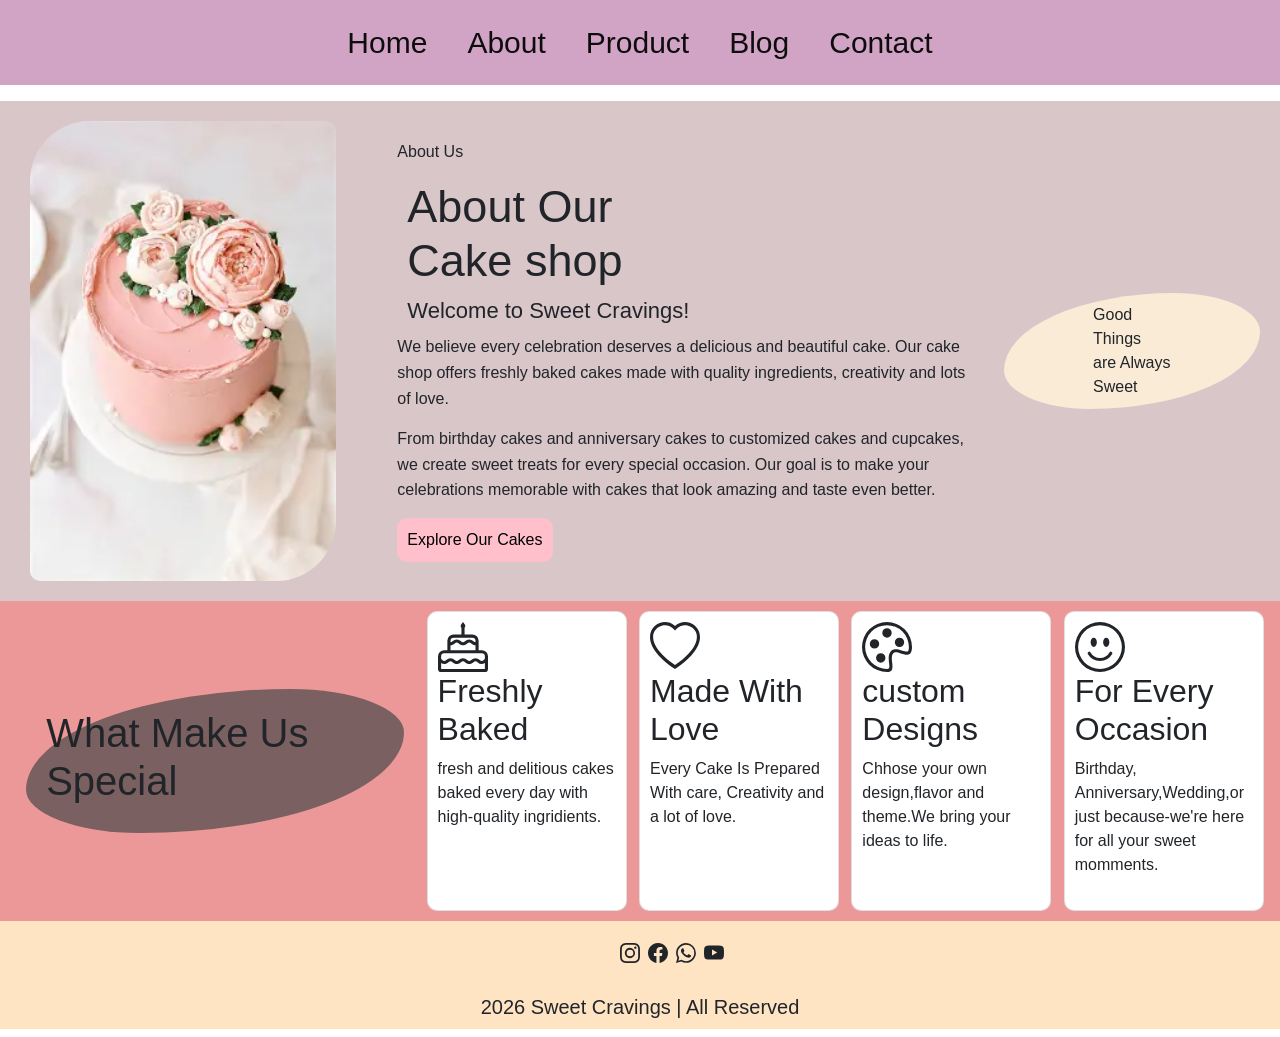
==== About.html @ f94eddee "first commit" ====
<!DOCTYPE html>
<html lang="en">
    <head>
        <meta charset="UTF-8">
        <meta name="viewport" content="width-device-width" initial-scale="1.8">
        <link rel="stylesheet" href="https://cdn.jsdelivr.net/npm/bootstrap@4.5.3/dist/css/bootstrap.min.css" integrity="sha384-TX8t27EcRE3e/ihU7zmQxVncDAy5uIKz4rEkgIXeMed4M0jlfIDPvg6uqKI2xXr2" crossorigin="anonymous">
        <link rel="stylesheet" href="About.css">
        <title>cake shop</title>
    </head>
    <body>
        <div class="d1">

        <header>
            
            <nav>
                
        
                <ul class="v-nav">        
                  
                      <li class="h-items">
                        <a href="index.html">Home</a>
                    </li>
                      <li class="h-items">
                        <a href="About.html">About</a>
                    </li>
                      <li class="h-items">
                        <a href="Product.html">Product</a>
                    </li>
                      <li class="h-items">
                        <a href="Blog.html">Blog</a>
                    </li>
                      <li class="h-items">
                        <a href="Contact.html">Contact</a>
                    </li>
                </ul>
                
        
            </nav>
            </header>
            <section>
                <div class="about">
                    <img src="assets/pink.webp"  class="cake-img" width="100%" height="500px">
                     
                    </div>
                    <br><br>
                    <div class="about-content">
                        <p class="small-title">About Us</p>
                    <h1 class="about-head">About Our <br>Cake shop</h1>
                    <h2 class="small-h2">Welcome to Sweet Cravings!</h2>
                    <p class="about-para">We believe every celebration deserves a delicious and beautiful cake. Our cake shop offers freshly baked cakes made with quality ingredients, creativity and lots of love.

                    </p>
                    <p class="about-para">
                        From birthday cakes and anniversary cakes to customized cakes and cupcakes, we create sweet treats for every special occasion. Our goal is to make your celebrations memorable with cakes that look amazing and taste even better.

                    </p>
                    <button>Explore Our Cakes</button>
                    </div>
                 <div class="box">Good<br>Things<br>are Always<br>Sweet</div>

               
            </section>
            <section class="special-section">
                <div class="some-special">
                
                <h1 class="tall-head">What Make Us Special</h1>
                </div>
                  <div class="card">
                    <i class="bi bi-cake"></i>
                    <svg xmlns="http://www.w3.org/2000/svg" width="50" height="50" fill="currentColor" class="bi bi-cake" viewBox="0 0 16 16">
                   <path d="m7.994.013-.595.79a.747.747 0 0 0 .101 1.01V4H5a2 2 0 0 0-2 2v3H2a2 2 0 0 0-2 2v4a1 1 0 0 0 1 1h14a1 1 0 0 0 1-1v-4a2 2 0 0 0-2-2h-1V6a2 2 0 0 0-2-2H8.5V1.806A.747.747 0 0 0 8.592.802zM4 6a1 1 0 0 1 1-1h6a1 1 0 0 1 1 1v.414a.9.9 0 0 1-.646-.268 1.914 1.914 0 0 0-2.708 0 .914.914 0 0 1-1.292 0 1.914 1.914 0 0 0-2.708 0A.9.9 0 0 1 4 6.414zm0 1.414c.49 0 .98-.187 1.354-.56a.914.914 0 0 1 1.292 0c.748.747 1.96.747 2.708 0a.914.914 0 0 1 1.292 0c.374.373.864.56 1.354.56V9H4zM1 11a1 1 0 0 1 1-1h12a1 1 0 0 1 1 1v.793l-.354.354a.914.914 0 0 1-1.293 0 1.914 1.914 0 0 0-2.707 0 .914.914 0 0 1-1.292 0 1.914 1.914 0 0 0-2.708 0 .914.914 0 0 1-1.292 0 1.914 1.914 0 0 0-2.708 0 .914.914 0 0 1-1.292 0L1 11.793zm11.646 1.854a1.915 1.915 0 0 0 2.354.279V15H1v-1.867c.737.452 1.715.36 2.354-.28a.914.914 0 0 1 1.292 0c.748.748 1.96.748 2.708 0a.914.914 0 0 1 1.292 0c.748.748 1.96.748 2.707 0a.914.914 0 0 1 1.293 0Z"/>
                   </svg>
                    <h2>Freshly Baked</h2>
                    <p>fresh and delitious cakes baked every day with high-quality ingridients.
                    </p>

                </div>
                 <div class="card">
                  <i class="bi bi-heart"></i>
                  <svg xmlns="http://www.w3.org/2000/svg" width="50" height="50" fill="currentColor" class="bi bi-heart" viewBox="0 0 16 16">
                 <path d="m8 2.748-.717-.737C5.6.281 2.514.878 1.4 3.053c-.523 1.023-.641 2.5.314 4.385.92 1.815 2.834 3.989 6.286 6.357 3.452-2.368 5.365-4.542 6.286-6.357.955-1.886.838-3.362.314-4.385C13.486.878 10.4.28 8.717 2.01zM8 15C-7.333 4.868 3.279-3.04 7.824 1.143q.09.083.176.171a3 3 0 0 1 .176-.17C12.72-3.042 23.333 4.867 8 15"/>
                 </svg>
                    <h2>Made With Love</h2>
                    <p>Every Cake Is Prepared With care,
                        Creativity and a lot of love.
                    </p>

                </div>
                 <div class="card">
                    <i class="bi bi-palette"></i>
                    <svg xmlns="http://www.w3.org/2000/svg" width="50" height="50" fill="currentColor" class="bi bi-palette" viewBox="0 0 16 16">
                   <path d="M8 5a1.5 1.5 0 1 0 0-3 1.5 1.5 0 0 0 0 3m4 3a1.5 1.5 0 1 0 0-3 1.5 1.5 0 0 0 0 3M5.5 7a1.5 1.5 0 1 1-3 0 1.5 1.5 0 0 1 3 0m.5 6a1.5 1.5 0 1 0 0-3 1.5 1.5 0 0 0 0 3"/>
                    <path d="M16 8c0 3.15-1.866 2.585-3.567 2.07C11.42 9.763 10.465 9.473 10 10c-.603.683-.475 1.819-.351 2.92C9.826 14.495 9.996 16 8 16a8 8 0 1 1 8-8m-8 7c.611 0 .654-.171.655-.176.078-.146.124-.464.07-1.119-.014-.168-.037-.37-.061-.591-.052-.464-.112-1.005-.118-1.462-.01-.707.083-1.61.704-2.314.369-.417.845-.578 1.272-.618.404-.038.812.026 1.16.104.343.077.702.186 1.025.284l.028.008c.346.105.658.199.953.266.653.148.904.083.991.024C14.717 9.38 15 9.161 15 8a7 7 0 1 0-7 7"/>
                    </svg>
                    <h2>custom Designs</h2>
                    <p>Chhose your own design,flavor and theme.We bring your ideas to life.
                    </p>

                </div>
                 <div class="card">
               <i class="bi bi-emoji-smile "></i>
               <svg xmlns="http://www.w3.org/2000/svg" width="50" height="50" fill="currentColor" class="bi bi-emoji-smile" viewBox="0 0 16 16">
               <path d="M8 15A7 7 0 1 1 8 1a7 7 0 0 1 0 14m0 1A8 8 0 1 0 8 0a8 8 0 0 0 0 16"/>
             <path d="M4.285 9.567a.5.5 0 0 1 .683.183A3.5 3.5 0 0 0 8 11.5a3.5 3.5 0 0 0 3.032-1.75.5.5 0 1 1 .866.5A4.5 4.5 0 0 1 8 12.5a4.5 4.5 0 0 1-3.898-2.25.5.5 0 0 1 .183-.683M7 6.5C7 7.328 6.552 8 6 8s-1-.672-1-1.5S5.448 5 6 5s1 .672 1 1.5m4 0c0 .828-.448 1.5-1 1.5s-1-.672-1-1.5S9.448 5 10 5s1 .672 1 1.5"/>
              </svg>


                    <h2>For Every Occasion</h2>
                    <p>Birthday, Anniversary,Wedding,or just because-we're here for all your sweet momments.
                    </p>

                </div>
                
              
           </section>
           <footer>
            <div class="count">
                
                <i class="bi bi-instagram p-3 m-3"></i>
                <svg xmlns="http://www.w3.org/2000/svg" width="20" height="20" fill="currentColor" class="bi bi-instagram" viewBox="0 0 16 16">
                <path d="M8 0C5.829 0 5.556.01 4.703.048 3.85.088 3.269.222 2.76.42a3.9 3.9 0 0 0-1.417.923A3.9 3.9 0 0 0 .42 2.76C.222 3.268.087 3.85.048 4.7.01 5.555 0 5.827 0 8.001c0 2.172.01 2.444.048 3.297.04.852.174 1.433.372 1.942.205.526.478.972.923 1.417.444.445.89.719 1.416.923.51.198 1.09.333 1.942.372C5.555 15.99 5.827 16 8 16s2.444-.01 3.298-.048c.851-.04 1.434-.174 1.943-.372a3.9 3.9 0 0 0 1.416-.923c.445-.445.718-.891.923-1.417.197-.509.332-1.09.372-1.942C15.99 10.445 16 10.173 16 8s-.01-2.445-.048-3.299c-.04-.851-.175-1.433-.372-1.941a3.9 3.9 0 0 0-.923-1.417A3.9 3.9 0 0 0 13.24.42c-.51-.198-1.092-.333-1.943-.372C10.443.01 10.172 0 7.998 0zm-.717 1.442h.718c2.136 0 2.389.007 3.232.046.78.035 1.204.166 1.486.275.373.145.64.319.92.599s.453.546.598.92c.11.281.24.705.275 1.485.039.843.047 1.096.047 3.231s-.008 2.389-.047 3.232c-.035.78-.166 1.203-.275 1.485a2.5 2.5 0 0 1-.599.919c-.28.28-.546.453-.92.598-.28.11-.704.24-1.485.276-.843.038-1.096.047-3.232.047s-2.39-.009-3.233-.047c-.78-.036-1.203-.166-1.485-.276a2.5 2.5 0 0 1-.92-.598 2.5 2.5 0 0 1-.6-.92c-.109-.281-.24-.705-.275-1.485-.038-.843-.046-1.096-.046-3.233s.008-2.388.046-3.231c.036-.78.166-1.204.276-1.486.145-.373.319-.64.599-.92s.546-.453.92-.598c.282-.11.705-.24 1.485-.276.738-.034 1.024-.044 2.515-.045zm4.988 1.328a.96.96 0 1 0 0 1.92.96.96 0 0 0 0-1.92m-4.27 1.122a4.109 4.109 0 1 0 0 8.217 4.109 4.109 0 0 0 0-8.217m0 1.441a2.667 2.667 0 1 1 0 5.334 2.667 2.667 0 0 1 0-5.334"/>
                </svg>
                
                
                <i class="bi bi-facebook p-1"></i>
                <svg xmlns="http://www.w3.org/2000/svg" width="20" height="20" fill="currentColor" class="bi bi-facebook" viewBox="0 0 16 16">
                  <path d="M16 8.049c0-4.446-3.582-8.05-8-8.05C3.58 0-.002 3.603-.002 8.05c0 4.017 2.926 7.347 6.75 7.951v-5.625h-2.03V8.05H6.75V6.275c0-2.017 1.195-3.131 3.022-3.131.876 0 1.791.157 1.791.157v1.98h-1.009c-.993 0-1.303.621-1.303 1.258v1.51h2.218l-.354 2.326H9.25V16c3.824-.604 6.75-3.934 6.75-7.951"/>
                  </svg>
                  
                  
               <i class="bi bi-whatsapp p-1"></i>
               <svg xmlns="http://www.w3.org/2000/svg" width="20" height="20" fill="currentColor" class="bi bi-whatsapp" viewBox="0 0 16 16">
  <path d="M13.601 2.326A7.85 7.85 0 0 0 7.994 0C3.627 0 .068 3.558.064 7.926c0 1.399.366 2.76 1.057 3.965L0 16l4.204-1.102a7.9 7.9 0 0 0 3.79.965h.004c4.368 0 7.926-3.558 7.93-7.93A7.9 7.9 0 0 0 13.6 2.326zM7.994 14.521a6.6 6.6 0 0 1-3.356-.92l-.24-.144-2.494.654.666-2.433-.156-.251a6.56 6.56 0 0 1-1.007-3.505c0-3.626 2.957-6.584 6.591-6.584a6.56 6.56 0 0 1 4.66 1.931 6.56 6.56 0 0 1 1.928 4.66c-.004 3.639-2.961 6.592-6.592 6.592m3.615-4.934c-.197-.099-1.17-.578-1.353-.646-.182-.065-.315-.099-.445.099-.133.197-.513.646-.627.775-.114.133-.232.148-.43.05-.197-.1-.836-.308-1.592-.985-.59-.525-.985-1.175-1.103-1.372-.114-.198-.011-.304.088-.403.087-.088.197-.232.296-.346.1-.114.133-.198.198-.33.065-.134.034-.248-.015-.347-.05-.099-.445-1.076-.612-1.47-.16-.389-.323-.335-.445-.34-.114-.007-.247-.007-.38-.007a.73.73 0 0 0-.529.247c-.182.198-.691.677-.691 1.654s.71 1.916.81 2.049c.098.133 1.394 2.132 3.383 2.992.47.205.84.326 1.129.418.475.152.904.129 1.246.08.38-.058 1.171-.48 1.338-.943.164-.464.164-.86.114-.943-.049-.084-.182-.133-.38-.232"/>
               </svg>
            
               <i class="bi bi-youtube p-1"></i>
               <svg xmlns="http://www.w3.org/2000/svg" width="20" height="20" fill="currentColor" class="bi bi-youtube" viewBox="0 0 16 16">
              <path d="M8.051 1.999h.089c.822.003 4.987.033 6.11.335a2.01 2.01 0 0 1 1.415 1.42c.101.38.172.883.22 1.402l.01.104.022.26.008.104c.065.914.073 1.77.074 1.957v.075c-.001.194-.01 1.108-.082 2.06l-.008.105-.009.104c-.05.572-.124 1.14-.235 1.558a2.01 2.01 0 0 1-1.415 1.42c-1.16.312-5.569.334-6.18.335h-.142c-.309 0-1.587-.006-2.927-.052l-.17-.006-.087-.004-.171-.007-.171-.007c-1.11-.049-2.167-.128-2.654-.26a2.01 2.01 0 0 1-1.415-1.419c-.111-.417-.185-.986-.235-1.558L.09 9.82l-.008-.104A31 31 0 0 1 0 7.68v-.123c.002-.215.01-.958.064-1.778l.007-.103.003-.052.008-.104.022-.26.01-.104c.048-.519.119-1.023.22-1.402a2.01 2.01 0 0 1 1.415-1.42c.487-.13 1.544-.21 2.654-.26l.17-.007.172-.006.086-.003.171-.007A100 100 0 0 1 7.858 2zM6.4 5.209v4.818l4.157-2.408z"/>
                 </svg>
                 
            </div>
            <h5>2026 Sweet Cravings | All Reserved </h5>
          
           </footer>
           
             
        </div>
        
        
    </body>
</html>
---- About.css ----
*{
    margin: 0;
    padding:0 ;
}
.d1{
    width: 100%;
}
.v-nav{
    display: flex;
    justify-content: center;
    align-items: center ;
    background-color: rgb(209, 164, 197);
    font-family: Arial, "Helvetica Neue", Helvetica, sans-serif;

}
.h-items{
    list-style: none;
    padding: 20px;
}
.h-items:hover{
    background-color: pink;
}
a{
    text-decoration: none;
    font-size: 30px;
    color: rgb(13, 13, 13);
}
section{
    background-color:  rgb(216, 198, 201);
    display: flex;
    justify-content: space-around;
    align-items:center;
}
.cake-img{

    border-top-left-radius: 80px;
    border-bottom-right-radius: 80px;
    border-top-right-radius:30px;
    border-bottom-left-radius: 30px;
    padding: 20px;
}
.about-content{
    width:45%;
}
.about-head{
    font-size: 45px;
    margin: 10px;

}
.small-h2{
    font-size: 22px;
    margin: 10px;

}
.about-para{
    font-size: 16px;
    line-height: 1.6;
    margin-bottom: 15px;

}
.box{
    width: 20%;
    height: 20%;
    background-color: antiquewhite;
    display: flex;
    justify-content: center;
    align-items: center;
    border-top-left-radius: 80%;
    border-bottom-right-radius:80%;
    border-bottom-left-radius:40%;
    border-top-right-radius:40%;
    padding: 10px;
    margin: 10px;
    font-family: 'Gill Sans', 'Gill Sans MT', Calibri, 'Trebuchet MS', sans-serif;
}
button{
    border-radius: 10px;
    border:none;
    background-color: pink;
    padding: 10px;
}
.special-section{
    background-color: rgb(236, 152, 152);
    padding: 10px;
   
}
.card{
    width:200px;
    height:300px;
    background-color:white;
    border-radius: 10px;
    padding: 10px;
    font-family: 'Franklin Gothic Medium', 'Arial Narrow', Arial, sans-serif;

   
}
.some-special{
    width: 30%;
    height: 30%;
    background-color: rgba(71, 70, 70, 0.688);
    padding: 20px;
    margin: 10px;
    border-top-left-radius: 70%;
    border-bottom-right-radius:70%;
    border-bottom-left-radius:30%;
    border-top-right-radius:30%;
    
  
}

footer{
    background-color: bisque;
}
.count{ 
    display: flex;
    flex-direction:row;
    justify-content: center;
    align-items: center;
}
h5{
    padding: 10px;
    display: flex;
    justify-content: center;
    align-items: center; 
}
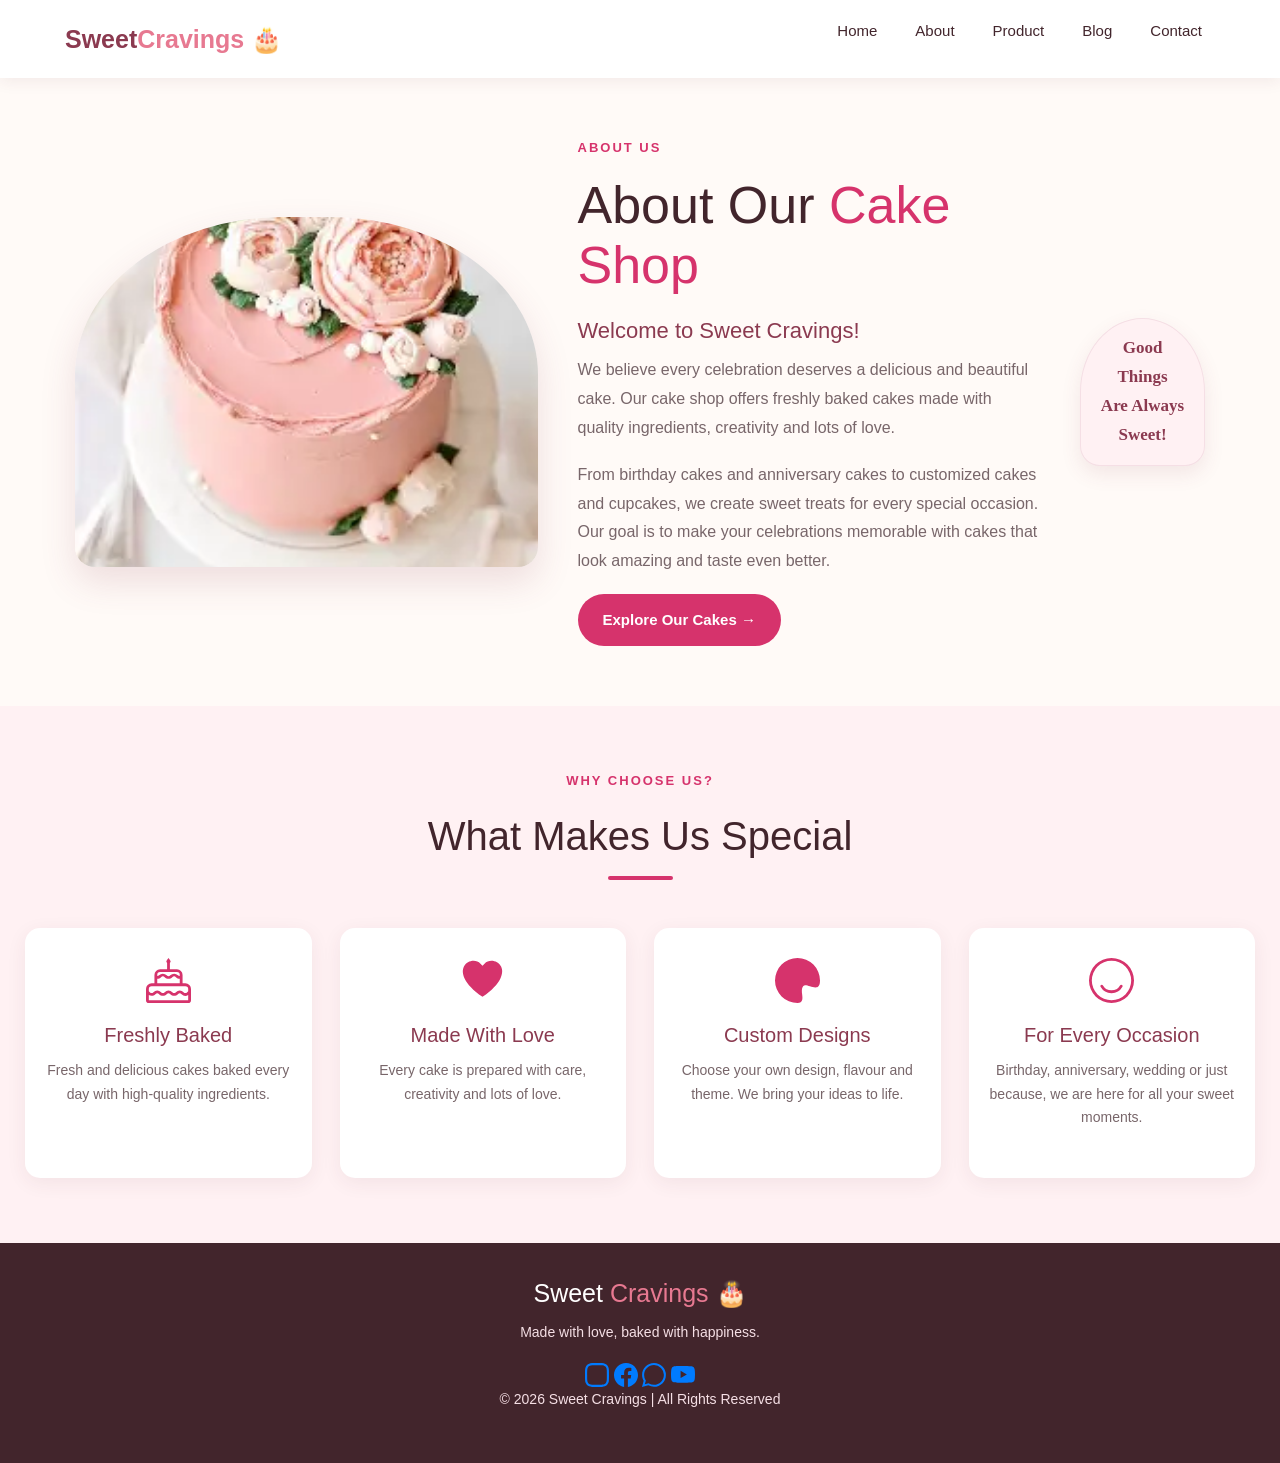
==== commit 523dc188: "updates cake shop css pages" ====
--- a/About.html
+++ b/About.html
@@ -1,151 +1,272 @@
 <!DOCTYPE html>
 <html lang="en">
-    <head>
-        <meta charset="UTF-8">
-        <meta name="viewport" content="width-device-width" initial-scale="1.8">
-        <link rel="stylesheet" href="https://cdn.jsdelivr.net/npm/bootstrap@4.5.3/dist/css/bootstrap.min.css" integrity="sha384-TX8t27EcRE3e/ihU7zmQxVncDAy5uIKz4rEkgIXeMed4M0jlfIDPvg6uqKI2xXr2" crossorigin="anonymous">
-        <link rel="stylesheet" href="About.css">
-        <title>cake shop</title>
-    </head>
-    <body>
-        <div class="d1">
-
-        <header>
-            
-            <nav>
-                
+
+<head>
+    <meta charset="UTF-8">
+    <meta name="viewport" content="width=device-width, initial-scale=1.0">
+    <link rel="stylesheet" href="https://cdn.jsdelivr.net/npm/bootstrap@4.5.3/dist/css/bootstrap.min.css" integrity="sha384-TX8t27EcRE3e/ihU7zmQxVncDAy5uIKz4rEkgIXeMed4M0jlfIDPvg6uqKI2xXr2" crossorigin="anonymous">
+
+    <title>About Us | Sweet Cravings</title>
+
+    <link rel="stylesheet" href="About.css">
+</head>
+
+<body>
+
+    <div class="d1">
+
+         <header>
+        <nav class="navbar">
+            <a href="#" class="logo">Sweet<span>Cravings</span> 🎂</a>
+
+            <ul class="v-nav">
+                <li><a href="index.html">Home</a></li>
+                <li><a href="About.html">About</a></li>
+                <li><a href="Product.html">Product</a></li>
+                <li><a href="Blog.html">Blog</a></li>
+                <li><a href="Contact.html">Contact</a></li>
+            </ul>
+        </nav>
+    </header>
+
         
-                <ul class="v-nav">        
-                  
-                      <li class="h-items">
-                        <a href="index.html">Home</a>
-                    </li>
-                      <li class="h-items">
-                        <a href="About.html">About</a>
-                    </li>
-                      <li class="h-items">
-                        <a href="Product.html">Product</a>
-                    </li>
-                      <li class="h-items">
-                        <a href="Blog.html">Blog</a>
-                    </li>
-                      <li class="h-items">
-                        <a href="Contact.html">Contact</a>
-                    </li>
-                </ul>
-                
-        
-            </nav>
-            </header>
-            <section>
+        <section class="about-section">
+
+            <div class="about-layout">
+
                 <div class="about">
-                    <img src="assets/pink.webp"  class="cake-img" width="100%" height="500px">
-                     
-                    </div>
-                    <br><br>
-                    <div class="about-content">
-                        <p class="small-title">About Us</p>
-                    <h1 class="about-head">About Our <br>Cake shop</h1>
-                    <h2 class="small-h2">Welcome to Sweet Cravings!</h2>
-                    <p class="about-para">We believe every celebration deserves a delicious and beautiful cake. Our cake shop offers freshly baked cakes made with quality ingredients, creativity and lots of love.
-
+                    <img
+                        src="assets/pink.webp"
+                        class="cake-img"
+                        alt="Beautiful cake from Sweet Cravings">
+                </div>
+
+                <div class="about-content">
+
+                    <p class="small-title">ABOUT US</p>
+
+                    <h1 class="about-head">
+                        About Our <span>Cake Shop</span>
+                    </h1>
+
+                    <h2 class="small-h2">
+                        Welcome to Sweet Cravings!
+                    </h2>
+
+                    <p class="about-para">
+                        We believe every celebration deserves
+                        a delicious and beautiful cake. Our cake
+                        shop offers freshly baked cakes made with
+                        quality ingredients, creativity and lots
+                        of love.
                     </p>
+
                     <p class="about-para">
-                        From birthday cakes and anniversary cakes to customized cakes and cupcakes, we create sweet treats for every special occasion. Our goal is to make your celebrations memorable with cakes that look amazing and taste even better.
-
+                        From birthday cakes and anniversary cakes
+                        to customized cakes and cupcakes, we create
+                        sweet treats for every special occasion.
+                        Our goal is to make your celebrations
+                        memorable with cakes that look amazing
+                        and taste even better.
                     </p>
-                    <button>Explore Our Cakes</button>
-                    </div>
-                 <div class="box">Good<br>Things<br>are Always<br>Sweet</div>
-
-               
-            </section>
-            <section class="special-section">
-                <div class="some-special">
-                
-                <h1 class="tall-head">What Make Us Special</h1>
+
+                    <a href="Product.html" class="explore-btn">
+                        Explore Our Cakes →
+                    </a>
+
                 </div>
-                  <div class="card">
-                    <i class="bi bi-cake"></i>
-                    <svg xmlns="http://www.w3.org/2000/svg" width="50" height="50" fill="currentColor" class="bi bi-cake" viewBox="0 0 16 16">
-                   <path d="m7.994.013-.595.79a.747.747 0 0 0 .101 1.01V4H5a2 2 0 0 0-2 2v3H2a2 2 0 0 0-2 2v4a1 1 0 0 0 1 1h14a1 1 0 0 0 1-1v-4a2 2 0 0 0-2-2h-1V6a2 2 0 0 0-2-2H8.5V1.806A.747.747 0 0 0 8.592.802zM4 6a1 1 0 0 1 1-1h6a1 1 0 0 1 1 1v.414a.9.9 0 0 1-.646-.268 1.914 1.914 0 0 0-2.708 0 .914.914 0 0 1-1.292 0 1.914 1.914 0 0 0-2.708 0A.9.9 0 0 1 4 6.414zm0 1.414c.49 0 .98-.187 1.354-.56a.914.914 0 0 1 1.292 0c.748.747 1.96.747 2.708 0a.914.914 0 0 1 1.292 0c.374.373.864.56 1.354.56V9H4zM1 11a1 1 0 0 1 1-1h12a1 1 0 0 1 1 1v.793l-.354.354a.914.914 0 0 1-1.293 0 1.914 1.914 0 0 0-2.707 0 .914.914 0 0 1-1.292 0 1.914 1.914 0 0 0-2.708 0 .914.914 0 0 1-1.292 0 1.914 1.914 0 0 0-2.708 0 .914.914 0 0 1-1.292 0L1 11.793zm11.646 1.854a1.915 1.915 0 0 0 2.354.279V15H1v-1.867c.737.452 1.715.36 2.354-.28a.914.914 0 0 1 1.292 0c.748.748 1.96.748 2.708 0a.914.914 0 0 1 1.292 0c.748.748 1.96.748 2.707 0a.914.914 0 0 1 1.293 0Z"/>
-                   </svg>
-                    <h2>Freshly Baked</h2>
-                    <p>fresh and delitious cakes baked every day with high-quality ingridients.
-                    </p>
-
+
+                <div class="box">
+                    Good Things<br>
+                    Are Always<br>
+                    Sweet!
                 </div>
-                 <div class="card">
-                  <i class="bi bi-heart"></i>
-                  <svg xmlns="http://www.w3.org/2000/svg" width="50" height="50" fill="currentColor" class="bi bi-heart" viewBox="0 0 16 16">
-                 <path d="m8 2.748-.717-.737C5.6.281 2.514.878 1.4 3.053c-.523 1.023-.641 2.5.314 4.385.92 1.815 2.834 3.989 6.286 6.357 3.452-2.368 5.365-4.542 6.286-6.357.955-1.886.838-3.362.314-4.385C13.486.878 10.4.28 8.717 2.01zM8 15C-7.333 4.868 3.279-3.04 7.824 1.143q.09.083.176.171a3 3 0 0 1 .176-.17C12.72-3.042 23.333 4.867 8 15"/>
-                 </svg>
-                    <h2>Made With Love</h2>
-                    <p>Every Cake Is Prepared With care,
-                        Creativity and a lot of love.
-                    </p>
-
-                </div>
-                 <div class="card">
-                    <i class="bi bi-palette"></i>
-                    <svg xmlns="http://www.w3.org/2000/svg" width="50" height="50" fill="currentColor" class="bi bi-palette" viewBox="0 0 16 16">
-                   <path d="M8 5a1.5 1.5 0 1 0 0-3 1.5 1.5 0 0 0 0 3m4 3a1.5 1.5 0 1 0 0-3 1.5 1.5 0 0 0 0 3M5.5 7a1.5 1.5 0 1 1-3 0 1.5 1.5 0 0 1 3 0m.5 6a1.5 1.5 0 1 0 0-3 1.5 1.5 0 0 0 0 3"/>
-                    <path d="M16 8c0 3.15-1.866 2.585-3.567 2.07C11.42 9.763 10.465 9.473 10 10c-.603.683-.475 1.819-.351 2.92C9.826 14.495 9.996 16 8 16a8 8 0 1 1 8-8m-8 7c.611 0 .654-.171.655-.176.078-.146.124-.464.07-1.119-.014-.168-.037-.37-.061-.591-.052-.464-.112-1.005-.118-1.462-.01-.707.083-1.61.704-2.314.369-.417.845-.578 1.272-.618.404-.038.812.026 1.16.104.343.077.702.186 1.025.284l.028.008c.346.105.658.199.953.266.653.148.904.083.991.024C14.717 9.38 15 9.161 15 8a7 7 0 1 0-7 7"/>
-                    </svg>
-                    <h2>custom Designs</h2>
-                    <p>Chhose your own design,flavor and theme.We bring your ideas to life.
-                    </p>
-
-                </div>
-                 <div class="card">
-               <i class="bi bi-emoji-smile "></i>
-               <svg xmlns="http://www.w3.org/2000/svg" width="50" height="50" fill="currentColor" class="bi bi-emoji-smile" viewBox="0 0 16 16">
-               <path d="M8 15A7 7 0 1 1 8 1a7 7 0 0 1 0 14m0 1A8 8 0 1 0 8 0a8 8 0 0 0 0 16"/>
-             <path d="M4.285 9.567a.5.5 0 0 1 .683.183A3.5 3.5 0 0 0 8 11.5a3.5 3.5 0 0 0 3.032-1.75.5.5 0 1 1 .866.5A4.5 4.5 0 0 1 8 12.5a4.5 4.5 0 0 1-3.898-2.25.5.5 0 0 1 .183-.683M7 6.5C7 7.328 6.552 8 6 8s-1-.672-1-1.5S5.448 5 6 5s1 .672 1 1.5m4 0c0 .828-.448 1.5-1 1.5s-1-.672-1-1.5S9.448 5 10 5s1 .672 1 1.5"/>
-              </svg>
-
-
-                    <h2>For Every Occasion</h2>
-                    <p>Birthday, Anniversary,Wedding,or just because-we're here for all your sweet momments.
-                    </p>
-
-                </div>
-                
-              
-           </section>
-           <footer>
+
+            </div>
+
+        </section>
+
+        <section class="special-section">
+
+            <div class="some-special">
+                <p class="small-title">WHY CHOOSE US?</p>
+
+                <h1 class="tall-head">
+                    What Makes Us Special
+                </h1>
+            </div>
+
+            <div class="card">
+
+                <svg xmlns="http://www.w3.org/2000/svg"
+                     width="50" height="50"
+                     fill="currentColor"
+                     viewBox="0 0 16 16"
+                     aria-hidden="true">
+
+                    <path d="m7.994.013-.595.79a.747.747 0 0 0 .101 1.01V4H5a2 2 0 0 0-2 2v3H2a2 2 0 0 0-2 2v4a1 1 0 0 0 1 1h14a1 1 0 0 0 1-1v-4a2 2 0 0 0-2-2h-1V6a2 2 0 0 0-2-2H8.5V1.806A.747.747 0 0 0 8.592.802zM4 6a1 1 0 0 1 1-1h6a1 1 0 0 1 1 1v.414a.9.9 0 0 1-.646-.268 1.914 1.914 0 0 0-2.708 0 .914.914 0 0 1-1.292 0 1.914 1.914 0 0 0-2.708 0A.9.9 0 0 1 4 6.414zm0 1.414c.49 0 .98-.187 1.354-.56a.914.914 0 0 1 1.292 0c.748.747 1.96.747 2.708 0a.914.914 0 0 1 1.292 0c.374.373.864.56 1.354.56V9H4zM1 11a1 1 0 0 1 1-1h12a1 1 0 0 1 1 1v.793l-.354.354a.914.914 0 0 1-1.293 0 1.914 1.914 0 0 0-2.707 0 .914.914 0 0 1-1.292 0 1.914 1.914 0 0 0-2.708 0 .914.914 0 0 1-1.292 0 1.914 1.914 0 0 0-2.708 0 .914.914 0 0 1-1.292 0L1 11.793zm11.646 1.854a1.915 1.915 0 0 0 2.354.279V15H1v-1.867c.737.452 1.715.36 2.354-.28a.914.914 0 0 1 1.292 0c.748.748 1.96.748 2.708 0a.914.914 0 0 1 1.292 0c.748.748 1.96.748 2.707 0a.914.914 0 0 1 1.293 0Z"/>
+
+                </svg>
+
+                <h2>Freshly Baked</h2>
+
+                <p>
+                    Fresh and delicious cakes baked every day
+                    with high-quality ingredients.
+                </p>
+
+            </div>
+
+            <div class="card">
+
+                <svg xmlns="http://www.w3.org/2000/svg"
+                     width="50" height="50"
+                     fill="currentColor"
+                     viewBox="0 0 16 16"
+                     aria-hidden="true">
+
+                    <path d="m8 2.748-.717-.737C5.6.281 2.514.878 1.4 3.053c-.523 1.023-.641 2.5.314 4.385.92 1.815 2.834 3.989 6.286 6.357 3.452-2.368 5.365-4.542 6.286-6.357.955-1.886.838-3.362.314-4.385C13.486.878 10.4.28 8.717 2.01z"/>
+
+                </svg>
+
+                <h2>Made With Love</h2>
+
+                <p>
+                    Every cake is prepared with care,
+                    creativity and lots of love.
+                </p>
+
+            </div>
+
+            <div class="card">
+
+                <svg xmlns="http://www.w3.org/2000/svg"
+                     width="50" height="50"
+                     fill="currentColor"
+                     viewBox="0 0 16 16"
+                     aria-hidden="true">
+
+                    <path d="M8 5a1.5 1.5 0 1 0 0-3 1.5 1.5 0 0 0 0 3m4 3a1.5 1.5 0 1 0 0-3 1.5 1.5 0 0 0 0 3M5.5 7a1.5 1.5 0 1 1-3 0 1.5 1.5 0 0 1 3 0m.5 6a1.5 1.5 0 1 0 0-3 1.5 1.5 0 0 0 0 3"/>
+
+                    <path d="M16 8c0 3.15-1.866 2.585-3.567 2.07C11.42 9.763 10.465 9.473 10 10c-.603.683-.475 1.819-.351 2.92C9.826 14.495 9.996 16 8 16a8 8 0 1 1 8-8"/>
+
+                </svg>
+
+                <h2>Custom Designs</h2>
+
+                <p>
+                    Choose your own design, flavour and theme.
+                    We bring your ideas to life.
+                </p>
+
+            </div>
+
+            <div class="card">
+
+                <svg xmlns="http://www.w3.org/2000/svg"
+                     width="50" height="50"
+                     fill="currentColor"
+                     viewBox="0 0 16 16"
+                     aria-hidden="true">
+
+                    <path d="M8 15A7 7 0 1 1 8 1a7 7 0 0 1 0 14m0 1A8 8 0 1 0 8 0a8 8 0 0 0 0 16"/>
+
+                    <path d="M4.285 9.567a.5.5 0 0 1 .683.183A3.5 3.5 0 0 0 8 11.5a3.5 3.5 0 0 0 3.032-1.75.5.5 0 1 1 .866.5A4.5 4.5 0 0 1 8 12.5a4.5 4.5 0 0 1-3.898-2.25.5.5 0 0 1 .183-.683"/>
+
+                </svg>
+
+                <h2>For Every Occasion</h2>
+
+                <p>
+                    Birthday, anniversary, wedding or just because,
+                    we are here for all your sweet moments.
+                </p>
+
+            </div>
+
+        </section>
+
+        <footer>
+
+            <h2 class="footer-logo">
+                Sweet <span>Cravings</span> 🎂
+            </h2>
+
+            <p class="footer-text">
+                Made with love, baked with happiness.
+            </p>
+
             <div class="count">
-                
-                <i class="bi bi-instagram p-3 m-3"></i>
-                <svg xmlns="http://www.w3.org/2000/svg" width="20" height="20" fill="currentColor" class="bi bi-instagram" viewBox="0 0 16 16">
-                <path d="M8 0C5.829 0 5.556.01 4.703.048 3.85.088 3.269.222 2.76.42a3.9 3.9 0 0 0-1.417.923A3.9 3.9 0 0 0 .42 2.76C.222 3.268.087 3.85.048 4.7.01 5.555 0 5.827 0 8.001c0 2.172.01 2.444.048 3.297.04.852.174 1.433.372 1.942.205.526.478.972.923 1.417.444.445.89.719 1.416.923.51.198 1.09.333 1.942.372C5.555 15.99 5.827 16 8 16s2.444-.01 3.298-.048c.851-.04 1.434-.174 1.943-.372a3.9 3.9 0 0 0 1.416-.923c.445-.445.718-.891.923-1.417.197-.509.332-1.09.372-1.942C15.99 10.445 16 10.173 16 8s-.01-2.445-.048-3.299c-.04-.851-.175-1.433-.372-1.941a3.9 3.9 0 0 0-.923-1.417A3.9 3.9 0 0 0 13.24.42c-.51-.198-1.092-.333-1.943-.372C10.443.01 10.172 0 7.998 0zm-.717 1.442h.718c2.136 0 2.389.007 3.232.046.78.035 1.204.166 1.486.275.373.145.64.319.92.599s.453.546.598.92c.11.281.24.705.275 1.485.039.843.047 1.096.047 3.231s-.008 2.389-.047 3.232c-.035.78-.166 1.203-.275 1.485a2.5 2.5 0 0 1-.599.919c-.28.28-.546.453-.92.598-.28.11-.704.24-1.485.276-.843.038-1.096.047-3.232.047s-2.39-.009-3.233-.047c-.78-.036-1.203-.166-1.485-.276a2.5 2.5 0 0 1-.92-.598 2.5 2.5 0 0 1-.6-.92c-.109-.281-.24-.705-.275-1.485-.038-.843-.046-1.096-.046-3.233s.008-2.388.046-3.231c.036-.78.166-1.204.276-1.486.145-.373.319-.64.599-.92s.546-.453.92-.598c.282-.11.705-.24 1.485-.276.738-.034 1.024-.044 2.515-.045zm4.988 1.328a.96.96 0 1 0 0 1.92.96.96 0 0 0 0-1.92m-4.27 1.122a4.109 4.109 0 1 0 0 8.217 4.109 4.109 0 0 0 0-8.217m0 1.441a2.667 2.667 0 1 1 0 5.334 2.667 2.667 0 0 1 0-5.334"/>
-                </svg>
-                
-                
-                <i class="bi bi-facebook p-1"></i>
-                <svg xmlns="http://www.w3.org/2000/svg" width="20" height="20" fill="currentColor" class="bi bi-facebook" viewBox="0 0 16 16">
-                  <path d="M16 8.049c0-4.446-3.582-8.05-8-8.05C3.58 0-.002 3.603-.002 8.05c0 4.017 2.926 7.347 6.75 7.951v-5.625h-2.03V8.05H6.75V6.275c0-2.017 1.195-3.131 3.022-3.131.876 0 1.791.157 1.791.157v1.98h-1.009c-.993 0-1.303.621-1.303 1.258v1.51h2.218l-.354 2.326H9.25V16c3.824-.604 6.75-3.934 6.75-7.951"/>
-                  </svg>
-                  
-                  
-               <i class="bi bi-whatsapp p-1"></i>
-               <svg xmlns="http://www.w3.org/2000/svg" width="20" height="20" fill="currentColor" class="bi bi-whatsapp" viewBox="0 0 16 16">
-  <path d="M13.601 2.326A7.85 7.85 0 0 0 7.994 0C3.627 0 .068 3.558.064 7.926c0 1.399.366 2.76 1.057 3.965L0 16l4.204-1.102a7.9 7.9 0 0 0 3.79.965h.004c4.368 0 7.926-3.558 7.93-7.93A7.9 7.9 0 0 0 13.6 2.326zM7.994 14.521a6.6 6.6 0 0 1-3.356-.92l-.24-.144-2.494.654.666-2.433-.156-.251a6.56 6.56 0 0 1-1.007-3.505c0-3.626 2.957-6.584 6.591-6.584a6.56 6.56 0 0 1 4.66 1.931 6.56 6.56 0 0 1 1.928 4.66c-.004 3.639-2.961 6.592-6.592 6.592m3.615-4.934c-.197-.099-1.17-.578-1.353-.646-.182-.065-.315-.099-.445.099-.133.197-.513.646-.627.775-.114.133-.232.148-.43.05-.197-.1-.836-.308-1.592-.985-.59-.525-.985-1.175-1.103-1.372-.114-.198-.011-.304.088-.403.087-.088.197-.232.296-.346.1-.114.133-.198.198-.33.065-.134.034-.248-.015-.347-.05-.099-.445-1.076-.612-1.47-.16-.389-.323-.335-.445-.34-.114-.007-.247-.007-.38-.007a.73.73 0 0 0-.529.247c-.182.198-.691.677-.691 1.654s.71 1.916.81 2.049c.098.133 1.394 2.132 3.383 2.992.47.205.84.326 1.129.418.475.152.904.129 1.246.08.38-.058 1.171-.48 1.338-.943.164-.464.164-.86.114-.943-.049-.084-.182-.133-.38-.232"/>
-               </svg>
-            
-               <i class="bi bi-youtube p-1"></i>
-               <svg xmlns="http://www.w3.org/2000/svg" width="20" height="20" fill="currentColor" class="bi bi-youtube" viewBox="0 0 16 16">
-              <path d="M8.051 1.999h.089c.822.003 4.987.033 6.11.335a2.01 2.01 0 0 1 1.415 1.42c.101.38.172.883.22 1.402l.01.104.022.26.008.104c.065.914.073 1.77.074 1.957v.075c-.001.194-.01 1.108-.082 2.06l-.008.105-.009.104c-.05.572-.124 1.14-.235 1.558a2.01 2.01 0 0 1-1.415 1.42c-1.16.312-5.569.334-6.18.335h-.142c-.309 0-1.587-.006-2.927-.052l-.17-.006-.087-.004-.171-.007-.171-.007c-1.11-.049-2.167-.128-2.654-.26a2.01 2.01 0 0 1-1.415-1.419c-.111-.417-.185-.986-.235-1.558L.09 9.82l-.008-.104A31 31 0 0 1 0 7.68v-.123c.002-.215.01-.958.064-1.778l.007-.103.003-.052.008-.104.022-.26.01-.104c.048-.519.119-1.023.22-1.402a2.01 2.01 0 0 1 1.415-1.42c.487-.13 1.544-.21 2.654-.26l.17-.007.172-.006.086-.003.171-.007A100 100 0 0 1 7.858 2zM6.4 5.209v4.818l4.157-2.408z"/>
-                 </svg>
-                 
-            </div>
-            <h5>2026 Sweet Cravings | All Reserved </h5>
-          
-           </footer>
-           
-             
-        </div>
-        
-        
-    </body>
+
+                <a href="https://www.instagram.com/"
+                   target="_blank"
+                   rel="noopener noreferrer"
+                   aria-label="Instagram">
+
+                    <svg xmlns="http://www.w3.org/2000/svg"
+                         width="24" height="24"
+                         fill="currentColor"
+                         viewBox="0 0 16 16">
+
+                        <path d="M8 0C5.829 0 5.556.01 4.703.048 3.85.088 3.269.222 2.76.42a3.9 3.9 0 0 0-1.417.923A3.9 3.9 0 0 0 .42 2.76C.222 3.268.087 3.85.048 4.7.01 5.555 0 5.827 0 8.001c0 2.172.01 2.444.048 3.297.04.852.174 1.433.372 1.942.205.526.478.972.923 1.417.444.445.89.719 1.416.923.51.198 1.09.333 1.942.372C5.555 15.99 5.827 16 8 16s2.444-.01 3.298-.048c.851-.04 1.434-.174 1.943-.372a3.9 3.9 0 0 0 1.416-.923c.445-.445.718-.891.923-1.417.197-.509.332-1.09.372-1.942C15.99 10.445 16 10.173 16 8s-.01-2.445-.048-3.299c-.04-.851-.175-1.433-.372-1.941a3.9 3.9 0 0 0-.923-1.417A3.9 3.9 0 0 0 13.24.42c-.51-.198-1.092-.333-1.943-.372C10.443.01 10.172 0 7.998 0zm-.717 1.442h.718c2.136 0 2.389.007 3.232.046.78.035 1.204.166 1.486.275.373.145.64.319.92.599s.453.546.598.92c.11.281.24.705.275 1.485.039.843.047 1.096.047 3.231s-.008 2.389-.047 3.232c-.035.78-.166 1.203-.275 1.485a2.5 2.5 0 0 1-.599.919c-.28.28-.546.453-.92.598-.28.11-.704.24-1.485.276-.843.038-1.096.047-3.232.047s-2.39-.009-3.233-.047c-.78-.036-1.203-.166-1.485-.276a2.5 2.5 0 0 1-.92-.598 2.5 2.5 0 0 1-.6-.92c-.109-.281-.24-.705-.275-1.485-.038-.843-.046-2.388-.046-3.233s.008-2.388.046-3.231c.036-.78.166-1.204.276-1.486.145-.373.319-.64.599-.92s.546-.453.92-.598c.282-.11.705-.24 1.485-.276.738-.034 1.024-.044 2.515-.045z"/>
+
+                    </svg>
+                </a>
+
+                <a href="https://www.facebook.com/"
+                   target="_blank"
+                   rel="noopener noreferrer"
+                   aria-label="Facebook">
+
+                    <svg xmlns="http://www.w3.org/2000/svg"
+                         width="24" height="24"
+                         fill="currentColor"
+                         viewBox="0 0 16 16">
+
+                        <path d="M16 8.049c0-4.446-3.582-8.05-8-8.05C3.58-.001-.002 3.603-.002 8.05c0 4.017 2.926 7.347 6.75 7.951v-5.625h-2.03V8.05H6.75V6.275c0-2.017 1.195-3.131 3.022-3.131.876 0 1.791.157 1.791.157v1.98h-1.009c-.993 0-1.303.621-1.303 1.258v1.51h2.218l-.354 2.326H9.25V16c3.824-.604 6.75-3.934 6.75-7.951"/>
+
+                    </svg>
+                </a>
+
+                <a href="https://www.whatsapp.com/"
+                   target="_blank"
+                   rel="noopener noreferrer"
+                   aria-label="WhatsApp">
+
+                    <svg xmlns="http://www.w3.org/2000/svg"
+                         width="24" height="24"
+                         fill="currentColor"
+                         viewBox="0 0 16 16">
+
+                        <path d="M13.601 2.326A7.85 7.85 0 0 0 7.994 0C3.627 0 .068 3.558.064 7.926c0 1.399.366 2.76 1.057 3.965L0 16l4.204-1.102a7.9 7.9 0 0 0 3.79.965h.004c4.368 0 7.926-3.558 7.93-7.93A7.9 7.9 0 0 0 13.6 2.326zM7.994 14.521a6.6 6.6 0 0 1-3.356-.92l-.24-.144-2.494.654.666-2.433-.156-.251a6.56 6.56 0 0 1-1.007-3.505c0-3.626 2.957-6.584 6.591-6.584a6.56 6.56 0 0 1 4.66 1.931 6.56 6.56 0 0 1 1.928 4.66c-.004 3.639-2.961 6.592-6.592 6.592"/>
+
+                    </svg>
+                </a>
+
+                <a href="https://www.youtube.com/"
+                   target="_blank"
+                   rel="noopener noreferrer"
+                   aria-label="YouTube">
+
+                    <svg xmlns="http://www.w3.org/2000/svg"
+                         width="24" height="24"
+                         fill="currentColor"
+                         viewBox="0 0 16 16">
+
+                        <path d="M8.051 1.999h.089c.822.003 4.987.033 6.11.335a2.01 2.01 0 0 1 1.415 1.42c.101.38.172.883.22 1.402l.01.104.022.26.008.104c.065.914.073 1.77.074 1.957v.075c-.001.194-.01 1.108-.082 2.06l-.008.105-.009.104c-.05.572-.124 1.14-.235 1.558a2.01 2.01 0 0 1-1.415 1.42c-1.16.312-5.569.334-6.18.335h-.142c-.309 0-1.587-.006-2.927-.052l-.17-.006-.087-.004-.171-.007-.171-.007c-1.11-.049-2.167-.128-2.654-.26a2.01 2.01 0 0 1-1.415-1.419c-.111-.417-.185-.986-.235-1.558L.09 9.82l-.008-.104A31 31 0 0 1 0 7.68v-.123c.002-.215.01-.958.064-1.778l.007-.103.003-.052.008-.104.022-.26.01-.104c.048-.519.119-1.023.22-1.402a2.01 2.01 0 0 1 1.415-1.42c.487-.13 1.544-.21 2.654-.26l.17-.007.172-.006.086-.003.171-.007A100 100 0 0 1 7.858 2zM6.4 5.209v4.818l4.157-2.408z"/>
+
+                    </svg>
+                </a>
+
+            </div>
+
+            <p class="footer-text">
+                © 2026 Sweet Cravings | All Rights Reserved
+            </p>
+
+        </footer>
+
+    </div>
+
+</body>
 </html>
--- a/About.css
+++ b/About.css
@@ -1,125 +1,469 @@
-*{
+
+* {
     margin: 0;
-    padding:0 ;
-}
-.d1{
+    padding: 0;
+    box-sizing: border-box;
+}
+
+
+body {
+    font-family: Arial, Helvetica, sans-serif;
+    background-color: #fffaf7;
+    color: #42252c;
+    line-height: 1.6;
+}
+
+img {
+    max-width: 100%;
+}
+
+
+header {
+    background-color: #ffffff;
+    box-shadow: 0 3px 15px rgba(90, 40, 50, 0.08);
+    position: relative;
+    z-index: 10;
+}
+
+.navbar {
+    max-width: 1200px;
+    margin: auto;
+    padding: 18px 25px;
+    display: flex;
+    justify-content: space-between;
+    align-items: center;
+    gap: 20px;
+}
+
+.logo,
+.footer h2 {
+    font-size: 25px;
+    font-weight: bold;
+    color: #8b3a50;
+    text-decoration: none;
+    white-space: nowrap;
+}
+
+.logo span,
+.footer span {
+    color: #e77991;
+}
+
+.v-nav {
+    display: flex;
+    align-items: center;
+    justify-content: center;
+    flex-wrap: wrap;
+    gap: 12px;
+    list-style: none;
+}
+
+.v-nav a {
+    text-decoration: none;
+    color: #42252c;
+    padding: 10px 13px;
+    font-size: 15px;
+    transition: 0.3s;
+}
+
+.v-nav a:hover,
+.v-nav a.active {
+    color: #d6336c;
+}
+
+
+.about-section {
     width: 100%;
-}
-.v-nav{
+    background-color: #fffaf7;
+}
+
+.about-layout {
+    max-width: 1200px;
+    min-height: 490px;
+    margin: auto;
+    padding: 60px 35px;
     display: flex;
-    justify-content: center;
-    align-items: center ;
-    background-color: rgb(209, 164, 197);
-    font-family: Arial, "Helvetica Neue", Helvetica, sans-serif;
-
-}
-.h-items{
-    list-style: none;
-    padding: 20px;
-}
-.h-items:hover{
-    background-color: pink;
-}
-a{
+    justify-content: space-between;
+    align-items: center;
+    gap: 40px;
+}
+
+.about {
+    flex: 1;
+    min-width: 0;
+}
+
+.cake-img {
+    display: block;
+    width: 100%;
+    max-width: 490px;
+    height: 350px;
+    object-fit: cover;
+    border-radius: 45% 45% 20px 20px;
+    box-shadow: 0 15px 35px rgba(139, 58, 80, 0.15);
+    transition: transform 0.3s;
+}
+
+.cake-img:hover {
+    transform: translateY(-4px);
+}
+
+.about-content {
+    flex: 1;
+    min-width: 0;
+}
+
+.small-title {
+    color: #d6336c;
+    font-size: 13px;
+    font-weight: bold;
+    letter-spacing: 2px;
+    margin-bottom: 18px;
+}
+
+.about-head {
+    font-size: clamp(38px, 5vw, 52px);
+    line-height: 1.15;
+    margin-bottom: 22px;
+    color: #42252c;
+}
+
+.about-head span {
+    color: #d6336c;
+}
+
+.small-h2 {
+    color: #8b3a50;
+    font-size: 22px;
+    margin-bottom: 12px;
+}
+
+.about-para {
+    max-width: 480px;
+    color: #78666a;
+    font-size: 16px;
+    line-height: 1.8;
+    margin-bottom: 18px;
+}
+
+.explore-btn {
+    display: inline-block;
+    padding: 14px 25px;
+    background-color: #d6336c;
+    color: #ffffff;
     text-decoration: none;
-    font-size: 30px;
-    color: rgb(13, 13, 13);
-}
-section{
-    background-color:  rgb(216, 198, 201);
-    display: flex;
-    justify-content: space-around;
-    align-items:center;
-}
-.cake-img{
-
-    border-top-left-radius: 80px;
-    border-bottom-right-radius: 80px;
-    border-top-right-radius:30px;
-    border-bottom-left-radius: 30px;
-    padding: 20px;
-}
-.about-content{
-    width:45%;
-}
-.about-head{
-    font-size: 45px;
-    margin: 10px;
-
-}
-.small-h2{
-    font-size: 22px;
-    margin: 10px;
-
-}
-.about-para{
-    font-size: 16px;
-    line-height: 1.6;
-    margin-bottom: 15px;
-
-}
-.box{
-    width: 20%;
-    height: 20%;
-    background-color: antiquewhite;
+    border-radius: 30px;
+    font-size: 15px;
+    font-weight: bold;
+    transition: 0.3s;
+}
+
+.explore-btn:hover {
+    background-color: #a61e4d;
+    color: #ffffff;
+    transform: translateY(-3px);
+}
+
+.box {
+    flex: 0 0 125px;
+    min-height: 145px;
     display: flex;
     justify-content: center;
     align-items: center;
-    border-top-left-radius: 80%;
-    border-bottom-right-radius:80%;
-    border-bottom-left-radius:40%;
-    border-top-right-radius:40%;
-    padding: 10px;
-    margin: 10px;
-    font-family: 'Gill Sans', 'Gill Sans MT', Calibri, 'Trebuchet MS', sans-serif;
-}
-button{
-    border-radius: 10px;
-    border:none;
-    background-color: pink;
-    padding: 10px;
-}
-.special-section{
-    background-color: rgb(236, 152, 152);
-    padding: 10px;
+    padding: 15px;
+    text-align: center;
+    background-color: #fff1f3;
+    color: #8b3a50;
+    border: 1px solid #f5dfe5;
+    border-radius: 50% 50% 20px 20px;
+    font-family: Georgia, serif;
+    font-size: 17px;
+    font-weight: bold;
+    line-height: 1.7;
+    box-shadow: 0 8px 20px rgba(139, 58, 80, 0.10);
+}
+
+.special-section {
+    background-color: #fff1f3;
+    padding: 65px 25px;
+    display: flex;
+    flex-wrap: wrap;
+    justify-content: center;
+    align-items: stretch;
+    gap: 28px;
+}
+
+.some-special {
+    width: 100%;
+    text-align: center;
+    margin-bottom: 12px;
+}
+
+.tall-head {
+    color: #42252c;
+    font-size: clamp(28px, 4vw, 40px);
+    line-height: 1.3;
+}
+
+.tall-head::after {
+    content: "";
+    display: block;
+    width: 65px;
+    height: 4px;
+    margin: 14px auto 0;
+    background-color: #d6336c;
+    border-radius: 5px;
+}
+
+.special-section .card {
+    width: calc((100% - 84px) / 4);
+    min-width: 0;
+    max-width: 300px;
+    min-height: 250px;
+    padding: 30px 20px;
+    background-color: #ffffff;
+    border: none;
+    border-radius: 15px;
+    text-align: center;
+    overflow: hidden;
+    box-shadow: 0 5px 20px rgba(90, 40, 50, 0.07);
+    transition: transform 0.3s, box-shadow 0.3s;
+}
+
+.special-section .card:hover {
+    transform: translateY(-8px);
+    box-shadow: 0 12px 28px rgba(90, 40, 50, 0.15);
+}
+
+/* Feature Icons */
+.special-section .card svg {
+    display: block;
+    width: 45px;
+    height: 45px;
+    margin: 0 auto 20px;
+    color: #d6336c;
+}
+
+
+.special-section .card h2 {
+    color: #8b3a50;
+    font-size: 20px;
+    margin-bottom: 12px;
+}
+
+.special-section .card p {
+    color: #78666a;
+    font-size: 14px;
+    line-height: 1.7;
+}
+.footer {
+    background-color: #42252c;
+    color: #ffffff;
+    text-align: center;
+    padding: 35px 15px;
+}
+
+.footer h2 {
+    font-size: 25px;
+    font-weight: bold;
+    color: #ffffff;
+    margin-bottom: 12px;
+}
+
+.footer h2 span {
+    color: #e77991;
+}
+
+.footer p {
+    color: #f5dfe5;
+    font-size: 14px;
+    line-height: 1.8;
+}
+
+.footer .copyright {
+    margin-top: 15px;
+    font-size: 12px;
+    color: #d7bfc5;
+}
+
+footer {
+    background-color: #42252c;
+    color: #ffffff;
+    text-align: center;
+    padding: 35px 15px;
+}
+
+footer h2 {
+    font-size: 25px;
+    color: #ffffff;
+    margin-bottom: 12px;
+}
+
+footer h2 span {
+    color: #e77991;
+}
+
+footer p {
+    color: #f5dfe5;
+    font-size: 14px;
+    line-height: 1.8;
+}
+
+footer .copyright {
+    margin-top: 15px;
+    font-size: 12px;
+    color: #d7bfc5;
+}
+
    
-}
-.card{
-    width:200px;
-    height:300px;
-    background-color:white;
-    border-radius: 10px;
-    padding: 10px;
-    font-family: 'Franklin Gothic Medium', 'Arial Narrow', Arial, sans-serif;
-
-   
-}
-.some-special{
-    width: 30%;
-    height: 30%;
-    background-color: rgba(71, 70, 70, 0.688);
-    padding: 20px;
-    margin: 10px;
-    border-top-left-radius: 70%;
-    border-bottom-right-radius:70%;
-    border-bottom-left-radius:30%;
-    border-top-right-radius:30%;
-    
-  
-}
-
-footer{
-    background-color: bisque;
-}
-.count{ 
-    display: flex;
-    flex-direction:row;
-    justify-content: center;
-    align-items: center;
-}
-h5{
-    padding: 10px;
-    display: flex;
-    justify-content: center;
-    align-items: center; 
+@media (max-width: 900px) {
+
+    .navbar {
+        flex-direction: column;
+    }
+
+    .about-layout {
+        padding: 45px 25px;
+        gap: 25px;
+    }
+
+    .cake-img {
+        height: 300px;
+    }
+
+    .about-head {
+        font-size: 38px;
+    }
+
+    .box {
+        flex-basis: 110px;
+    }
+
+    .special-section .card {
+        width: calc((100% - 28px) / 2);
+        max-width: 360px;
+    }
+}
+
+
+@media (max-width: 600px) {
+
+    .navbar {
+        padding: 18px 10px;
+        gap: 12px;
+    }
+
+    .logo {
+        font-size: 23px;
+    }
+
+    .v-nav {
+        gap: 3px;
+    }
+
+    .v-nav a {
+        font-size: 13px;
+        padding: 8px;
+    }
+    .about-layout {
+        flex-direction: column;
+        text-align: center;
+        padding: 40px 20px;
+        gap: 30px;
+    }
+
+    .about,
+    .about-content {
+        width: 100%;
+        flex: 1 1 100%;
+    }
+
+    .cake-img {
+        width: 100%;
+        max-width: 380px;
+        height: 260px;
+        margin: auto;
+        border-radius: 25px;
+    }
+
+    .small-title {
+        font-size: 12px;
+    }
+
+    .about-head {
+        font-size: 39px;
+    }
+
+    .small-h2 {
+        font-size: 20px;
+    }
+
+    .about-para {
+        max-width: 100%;
+        font-size: 14px;
+        margin-left: auto;
+        margin-right: auto;
+    }
+
+    .box {
+        flex: 0 0 auto;
+        width: 130px;
+        min-height: 125px;
+        align-self: center;
+        margin: auto;
+    }
+
+    .special-section {
+        padding: 45px 15px;
+        gap: 18px;
+    }
+
+    .tall-head {
+        font-size: 29px;
+    }
+
+    .special-section .card {
+        width: 100%;
+        max-width: 380px;
+        min-height: auto;
+        padding: 25px 20px;
+    }
+
+    .special-section .card img {
+        width: 100%;
+        height: auto;
+    }
+
+    .footer,
+    footer {
+        padding: 30px 15px;
+    }
+}
+
+@media (max-width: 360px) {
+
+    .navbar {
+        padding: 15px 5px;
+    }
+
+    .logo {
+        font-size: 21px;
+    }
+
+    .v-nav {
+        gap: 0;
+    }
+
+    .v-nav a {
+        font-size: 12px;
+        padding: 7px 6px;
+    }
+
+    .about-head {
+        font-size: 32px;
+    }
+
+    .tall-head {
+        font-size: 25px;
+    }
 }
